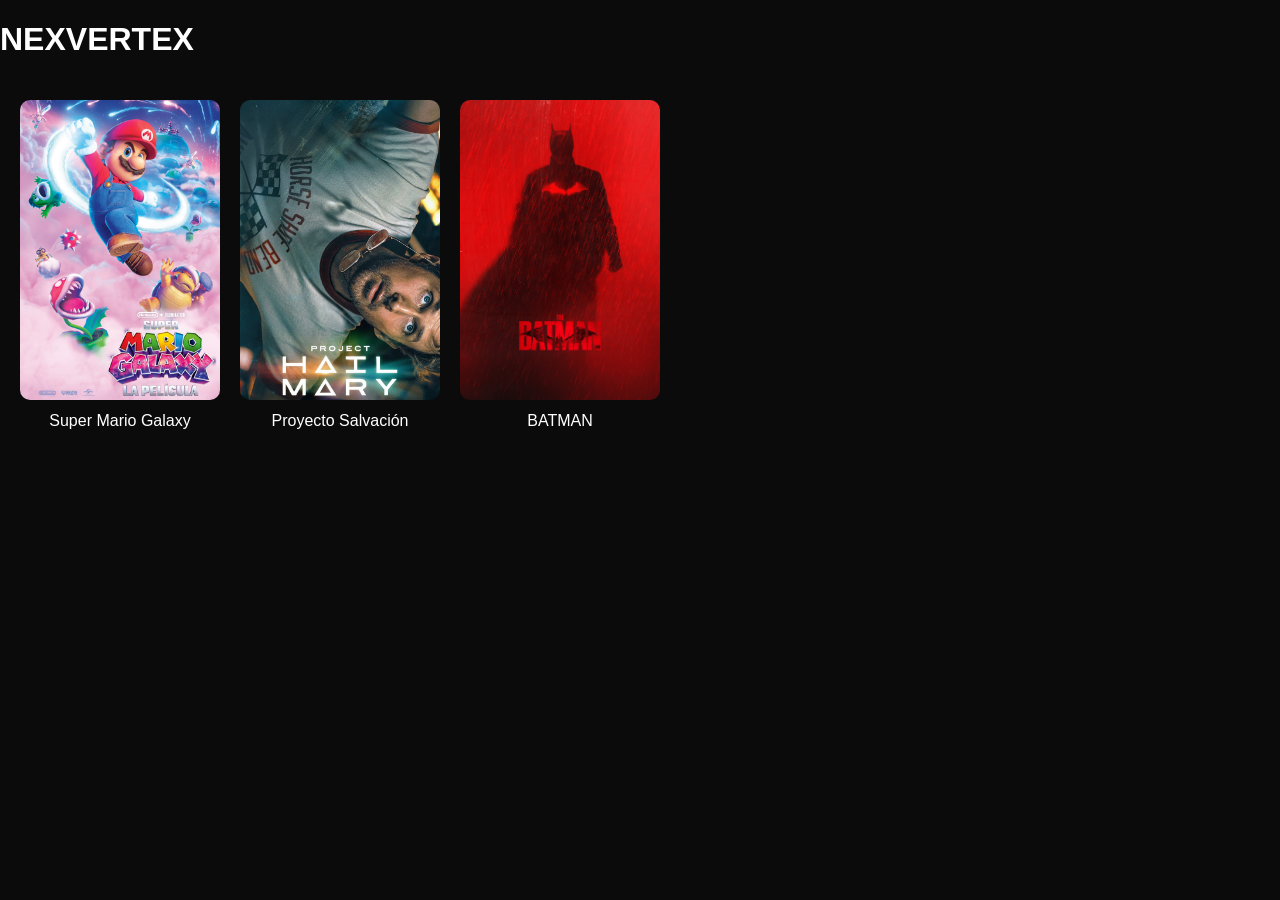
==== index.html @ 5a725aa3 "Add files via upload" ====
<!DOCTYPE html>
<html lang="es">
<head>
  <meta charset="UTF-8">
  <title>NexVertex</title>
  <link rel="stylesheet" href="styles.css">
</head>
<body>

<header>
  <h1 class="logo">NEXVERTEX</h1>
</header>

<section class="movies">

  <div class="movie" onclick="goToDetail('supermario.png','Super Mario Galaxy')" tabindex="0">
    <img src="supermario.png" alt="Super Mario Galaxy">
    <p>Super Mario Galaxy</p>
  </div>

<div class="movie" onclick="goToDetail('proyecto.jpg','Proyecto Salvación')">
  <img src="proyecto.jpg" alt="SPIDERMAN">
  <p>Proyecto Salvación</p>
</div>

  <div class="movie" onclick="goToDetail('batman.jpg','BATMAN')" tabindex="0">
    <img src="batman.jpg" alt="BATMAN">
    <p>BATMAN</p>
  </div>

</section>

<script>
function goToDetail(img, title) {
  localStorage.setItem("movieImg", img);
  localStorage.setItem("movieTitle", title);
  window.location.href = "detalle.html";
}
</script>

</body>
</html>
---- styles.css ----
body {
  margin: 0;
  font-family: 'Poppins', sans-serif;
  background: #0b0b0b;
  color: white;
  overflow-x: hidden;
}

/* HERO */
.hero {
  position: relative;
  width: 100%;
  height: 100vh;
  overflow: hidden;
}

/* VIDEO */
.bg-video {
  position: absolute;
  top: 50%;
  left: 50%;
  width: 120vw;
  height: 120vh;
  transform: translate(-50%, -50%);
  pointer-events: none;
  border: none;
  filter: brightness(0.4);
}

/* OVERLAY */
.overlay {
  position: absolute;
  top: 30%;
  left: 60px;
  z-index: 2;
  max-width: 500px;
}

.overlay h1 {
  font-size: 70px;
  margin-bottom: 15px;
}

/* INFO */
.info {
  display: flex;
  gap: 15px;
  margin-bottom: 10px;
  color: #ccc;
  font-size: 14px;
}

/* SINOPSIS */
.sinopsis {
  font-size: 15px;
  color: #ddd;
  margin-bottom: 20px;
  line-height: 1.5;
}

/* BOTONES */
.buttons {
  display: flex;
  gap: 10px;
}

/* PLAY */
.play {
  background: white;
  color: black;
  font-weight: bold;
  padding: 10px 25px;
  border-radius: 25px;
  border: none;
  cursor: pointer;
  transition: 0.3s;
}

.play i {
  margin-right: 8px;
}

.play:hover {
  background: #FF2E63;
  color: white;
}

/* ICONOS */
.icon {
  width: 45px;
  height: 45px;
  border-radius: 50%;
  background: rgba(255,255,255,0.1);
  color: white;
  border: 1px solid #555;
  font-size: 16px;
  cursor: pointer;
  transition: 0.3s;
}

.icon:hover {
  background: white;
  color: black;
}

/* ACTORES */
.actors {
  padding: 30px;
}

.actor-list {
  display: flex;
  gap: 10px;
}

.actor {
  background: #1a1a1a;
  padding: 15px;
  border-radius: 10px;
}

.player {
  position: absolute;
  top: 0;
  left: 0;
  width: 100%;
  height: 100%;
  display: none;
  z-index: 5;
}

.movies {
  display: flex;
  gap: 20px;
  padding: 20px;
}

.movie {
  width: 200px;
  cursor: pointer;
  transition: transform 0.3s;
}

.movie img {
  width: 100%;
  height: 300px;
  object-fit: cover;
  border-radius: 10px;
}

.movie p {
  text-align: center;
  margin-top: 8px;
}

.movie:hover {
  transform: scale(1.1);
}

/* BOTÓN SONIDO */
.icon i.fa-volume-high {
  font-size: 16px;
}

/* HOVER MÁS PRO */
.icon:hover {
  background: #FF2E63;
  color: white;
  border-color: #FF2E63;
}
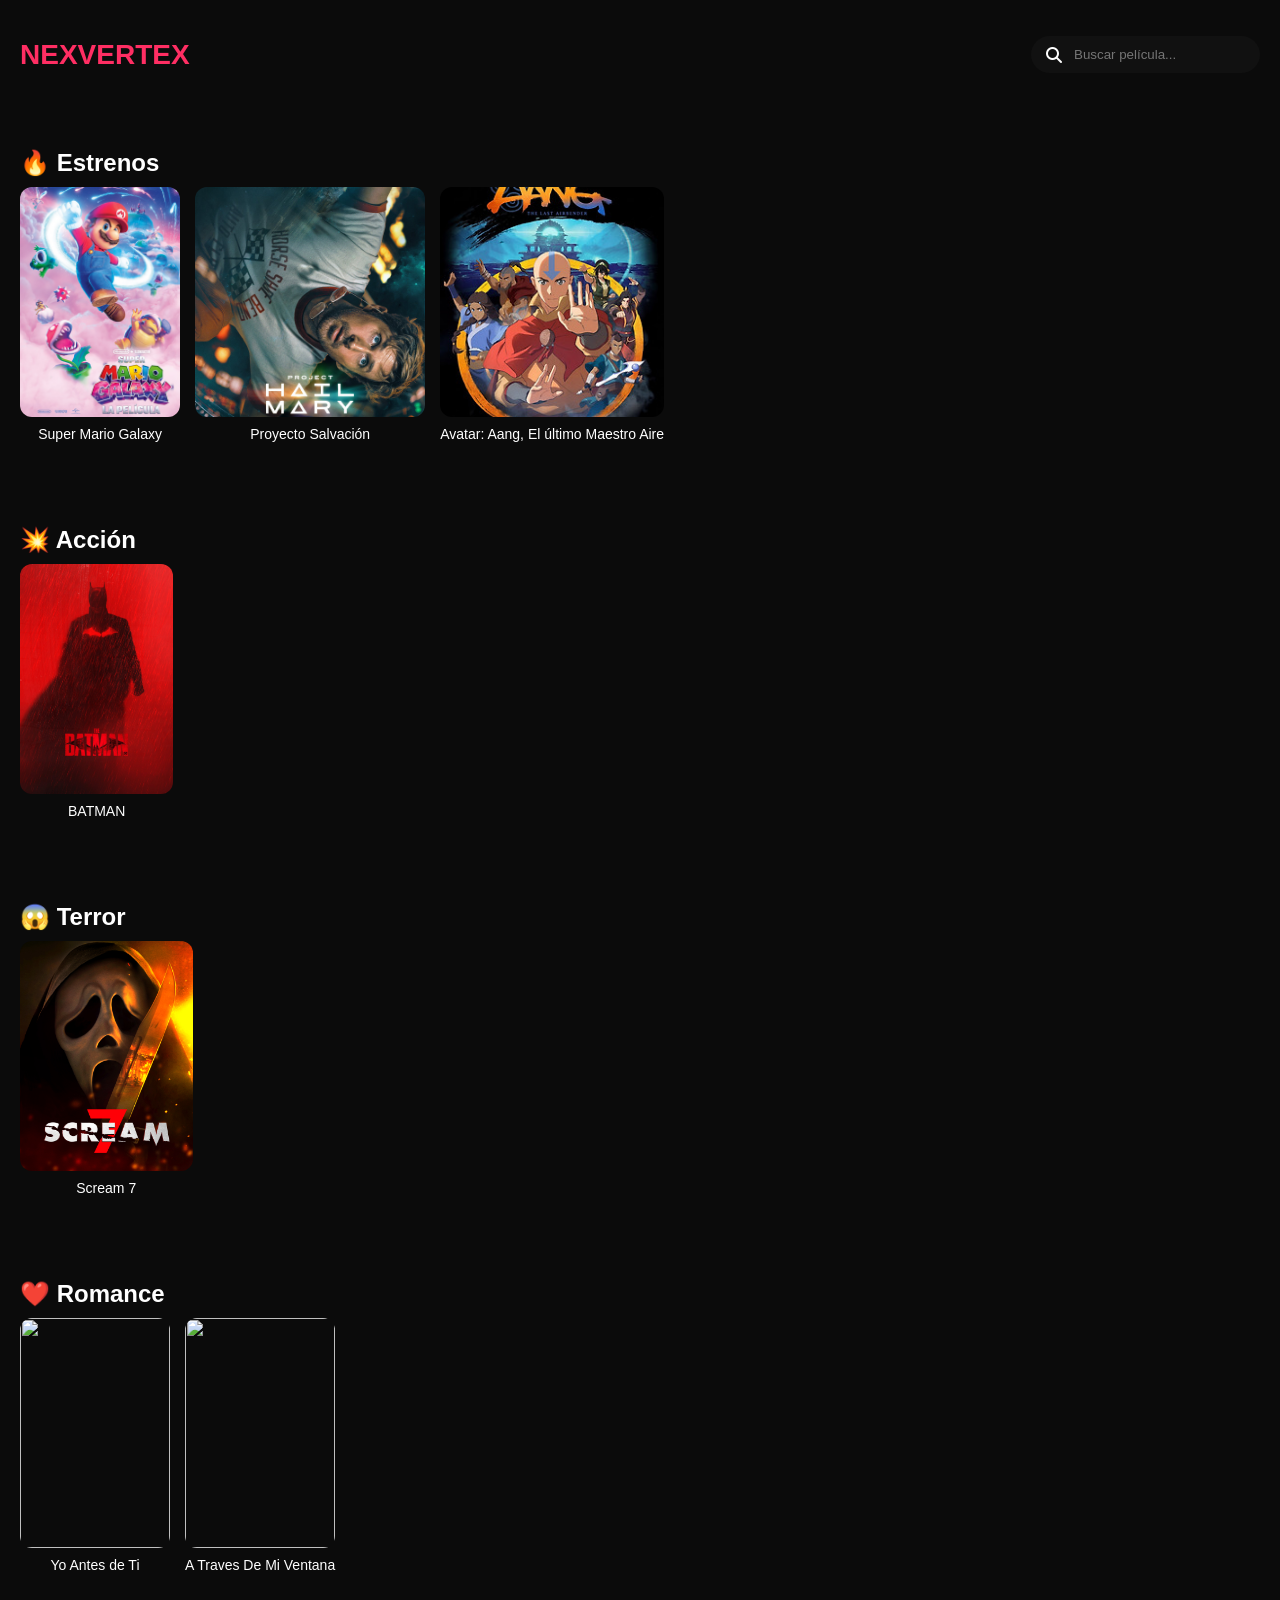
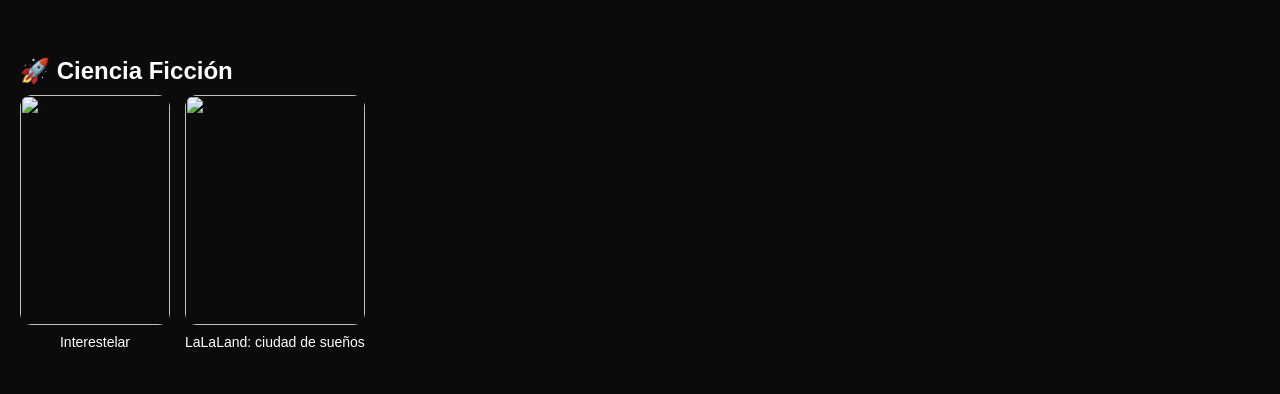
==== commit 4e60c982: "Add files via upload" ====
--- a/index.html
+++ b/index.html
@@ -4,30 +4,99 @@
   <meta charset="UTF-8">
   <title>NexVertex</title>
   <link rel="stylesheet" href="styles.css">
+  <link rel="stylesheet" href="https://cdnjs.cloudflare.com/ajax/libs/font-awesome/6.5.0/css/all.min.css">
 </head>
 <body>
 
-<header>
+<header class="navbar">
   <h1 class="logo">NEXVERTEX</h1>
+
+  <div class="search-box">
+    <i class="fa fa-search"></i>
+    <input type="text" id="search" placeholder="Buscar película...">
+  </div>
 </header>
 
-<section class="movies">
+<section class="category">
+  <h2>🔥 Estrenos</h2>
+  <div class="movies">
 
-  <div class="movie" onclick="goToDetail('supermario.png','Super Mario Galaxy')" tabindex="0">
-    <img src="supermario.png" alt="Super Mario Galaxy">
-    <p>Super Mario Galaxy</p>
-  </div>
+    <div class="movie" onclick="goToDetail('supermario.png','Super Mario Galaxy')">
+      <img src="supermario.png">
+      <p>Super Mario Galaxy</p>
+    </div>
 
-<div class="movie" onclick="goToDetail('proyecto.jpg','Proyecto Salvación')">
-  <img src="proyecto.jpg" alt="SPIDERMAN">
-  <p>Proyecto Salvación</p>
+    <div class="movie" onclick="goToDetail('proyecto.jpg','Proyecto Salvación')">
+      <img src="proyecto.jpg">
+      <p>Proyecto Salvación</p>
+    </div>
+
+    <div class="movie" onclick="goToDetail('avatar.jpg','Avatar: Aang, El último Maestro Aire')">
+  <img src="avatar.jpg">
+  <p>Avatar: Aang, El último Maestro Aire</p>
 </div>
 
-  <div class="movie" onclick="goToDetail('batman.jpg','BATMAN')" tabindex="0">
-    <img src="batman.jpg" alt="BATMAN">
-    <p>BATMAN</p>
+
   </div>
+</section>
 
+<section class="category">
+  <h2>💥 Acción</h2>
+  <div class="movies">
+
+    <div class="movie" onclick="goToDetail('batman.jpg','BATMAN')">
+      <img src="batman.jpg">
+      <p>BATMAN</p>
+    </div>
+
+  </div>
+</section>
+
+<section class="category">
+  <h2>😱 Terror</h2>
+  <div class="movies">
+
+    <div class="movie" onclick="goToDetail('scream7.jpg','Scream 7')">
+      <img src="scream7.jpg">
+      <p>Scream 7</p>
+    </div>
+
+  </div>
+</section>
+
+
+<section class="category">
+  <h2>❤️ Romance</h2>
+  <div class="movies">
+
+    <div class="movie" onclick="goToDetail('antesdeti.jpg','Yo Antes de Ti')">
+      <img src="antesdeti.jpg">
+      <p>Yo Antes de Ti</p>
+    </div>
+
+    <div class="movie" onclick="goToDetail('ventana.jpg','A Traves De Mi Ventana')">
+      <img src="ventana.jpg">
+      <p>A Traves De Mi Ventana</p>
+    </div>
+
+  </div>
+</section>
+
+<section class="category">
+  <h2>🚀 Ciencia Ficción</h2>
+  <div class="movies">
+
+    <div class="movie" onclick="goToDetail('inter.jpg','interestelar')">
+      <img src="inter.jpg">
+      <p>Interestelar</p>
+    </div>
+
+    <div class="movie" onclick="goToDetail('lalaland.jpg','LaLaLand:ciudad de sueños')">
+      <img src="lalaland.jpg">
+      <p>LaLaLand: ciudad de sueños</p>
+    </div>
+
+  </div>
 </section>
 
 <script>
@@ -36,6 +105,18 @@
   localStorage.setItem("movieTitle", title);
   window.location.href = "detalle.html";
 }
+
+const search = document.getElementById("search");
+
+search.addEventListener("keyup", function() {
+  let filter = search.value.toLowerCase();
+  let movies = document.querySelectorAll(".movie");
+
+  movies.forEach(movie => {
+    let text = movie.innerText.toLowerCase();
+    movie.style.display = text.includes(filter) ? "block" : "none";
+  });
+});
 </script>
 
 </body>
--- a/styles.css
+++ b/styles.css
@@ -1,9 +1,40 @@
+/* GENERAL */
 body {
   margin: 0;
   font-family: 'Poppins', sans-serif;
   background: #0b0b0b;
   color: white;
   overflow-x: hidden;
+}
+
+/* NAVBAR */
+.navbar {
+  display: flex;
+  justify-content: space-between;
+  align-items: center;
+  padding: 20px;
+}
+
+.logo {
+  color: #ff2e63;
+  font-size: 28px;
+}
+
+/* BUSCADOR */
+.search-box {
+  background: #111;
+  padding: 10px 15px;
+  border-radius: 25px;
+  display: flex;
+  align-items: center;
+}
+
+.search-box input {
+  background: transparent;
+  border: none;
+  outline: none;
+  color: white;
+  margin-left: 10px;
 }
 
 /* HERO */
@@ -99,12 +130,14 @@
 }
 
 .icon:hover {
-  background: white;
-  color: black;
+  background: #FF2E63;
+  color: white;
+  border-color: #FF2E63;
 }
 
 /* ACTORES */
 .actors {
+  margin-top: 0;
   padding: 30px;
 }
 
@@ -119,6 +152,7 @@
   border-radius: 10px;
 }
 
+/* PLAYER */
 .player {
   position: absolute;
   top: 0;
@@ -129,42 +163,114 @@
   z-index: 5;
 }
 
+/* CATEGORÍAS */
+.category {
+  padding: 20px;
+}
+
+.category h2 {
+  margin-bottom: 10px;
+}
+
+/* MOVIES */
 .movies {
   display: flex;
-  gap: 20px;
-  padding: 20px;
-}
-
+  gap: 15px;
+  overflow-x: auto;
+  padding-bottom: 10px;
+}
+
+/* TARJETA */
 .movie {
-  width: 200px;
-  cursor: pointer;
-  transition: transform 0.3s;
+  min-width: 150px;
+  cursor: pointer;
+  transition: 0.3s;
 }
 
 .movie img {
   width: 100%;
-  height: 300px;
+  height: 230px;
   object-fit: cover;
-  border-radius: 10px;
-}
-
+  border-radius: 12px;
+}
+
+/* TEXTO */
 .movie p {
   text-align: center;
-  margin-top: 8px;
-}
-
+  margin-top: 5px;
+  font-size: 14px;
+}
+
+/* HOVER */
 .movie:hover {
   transform: scale(1.1);
 }
 
-/* BOTÓN SONIDO */
-.icon i.fa-volume-high {
-  font-size: 16px;
-}
-
-/* HOVER MÁS PRO */
-.icon:hover {
-  background: #FF2E63;
-  color: white;
-  border-color: #FF2E63;
+/* SCROLL */
+.movies::-webkit-scrollbar {
+  height: 6px;
+}
+
+.movies::-webkit-scrollbar-thumb {
+  background: #ff2e63;
+  border-radius: 10px;
+}
+
+/* MODAL SERVIDORES */
+.modal {
+  position: fixed;
+  top: 0;
+  left: 0;
+  width: 100%;
+  height: 100%;
+  background: black;
+  display: none;
+  justify-content: center;
+  align-items: center;
+  z-index: 999;
+}
+
+.modal-box {
+  width: 400px;
+  max-width: 90%;
+}
+
+.modal-header {
+  display: flex;
+  justify-content: space-between;
+  margin-bottom: 20px;
+}
+
+.modal-header h2 {
+  font-size: 14px;
+  letter-spacing: 2px;
+  color: #aaa;
+}
+
+.modal-header span {
+  cursor: pointer;
+}
+
+.server-item {
+  background: #111;
+  padding: 15px;
+  border-radius: 10px;
+  margin-bottom: 10px;
+  display: flex;
+  justify-content: space-between;
+  align-items: center;
+  transition: 0.3s;
+}
+
+.server-item:hover {
+  background: #1f1f1f;
+}
+
+.server-item p {
+  margin: 0;
+}
+
+.server-item span {
+  font-size: 12px;
+  color: #888;
 }
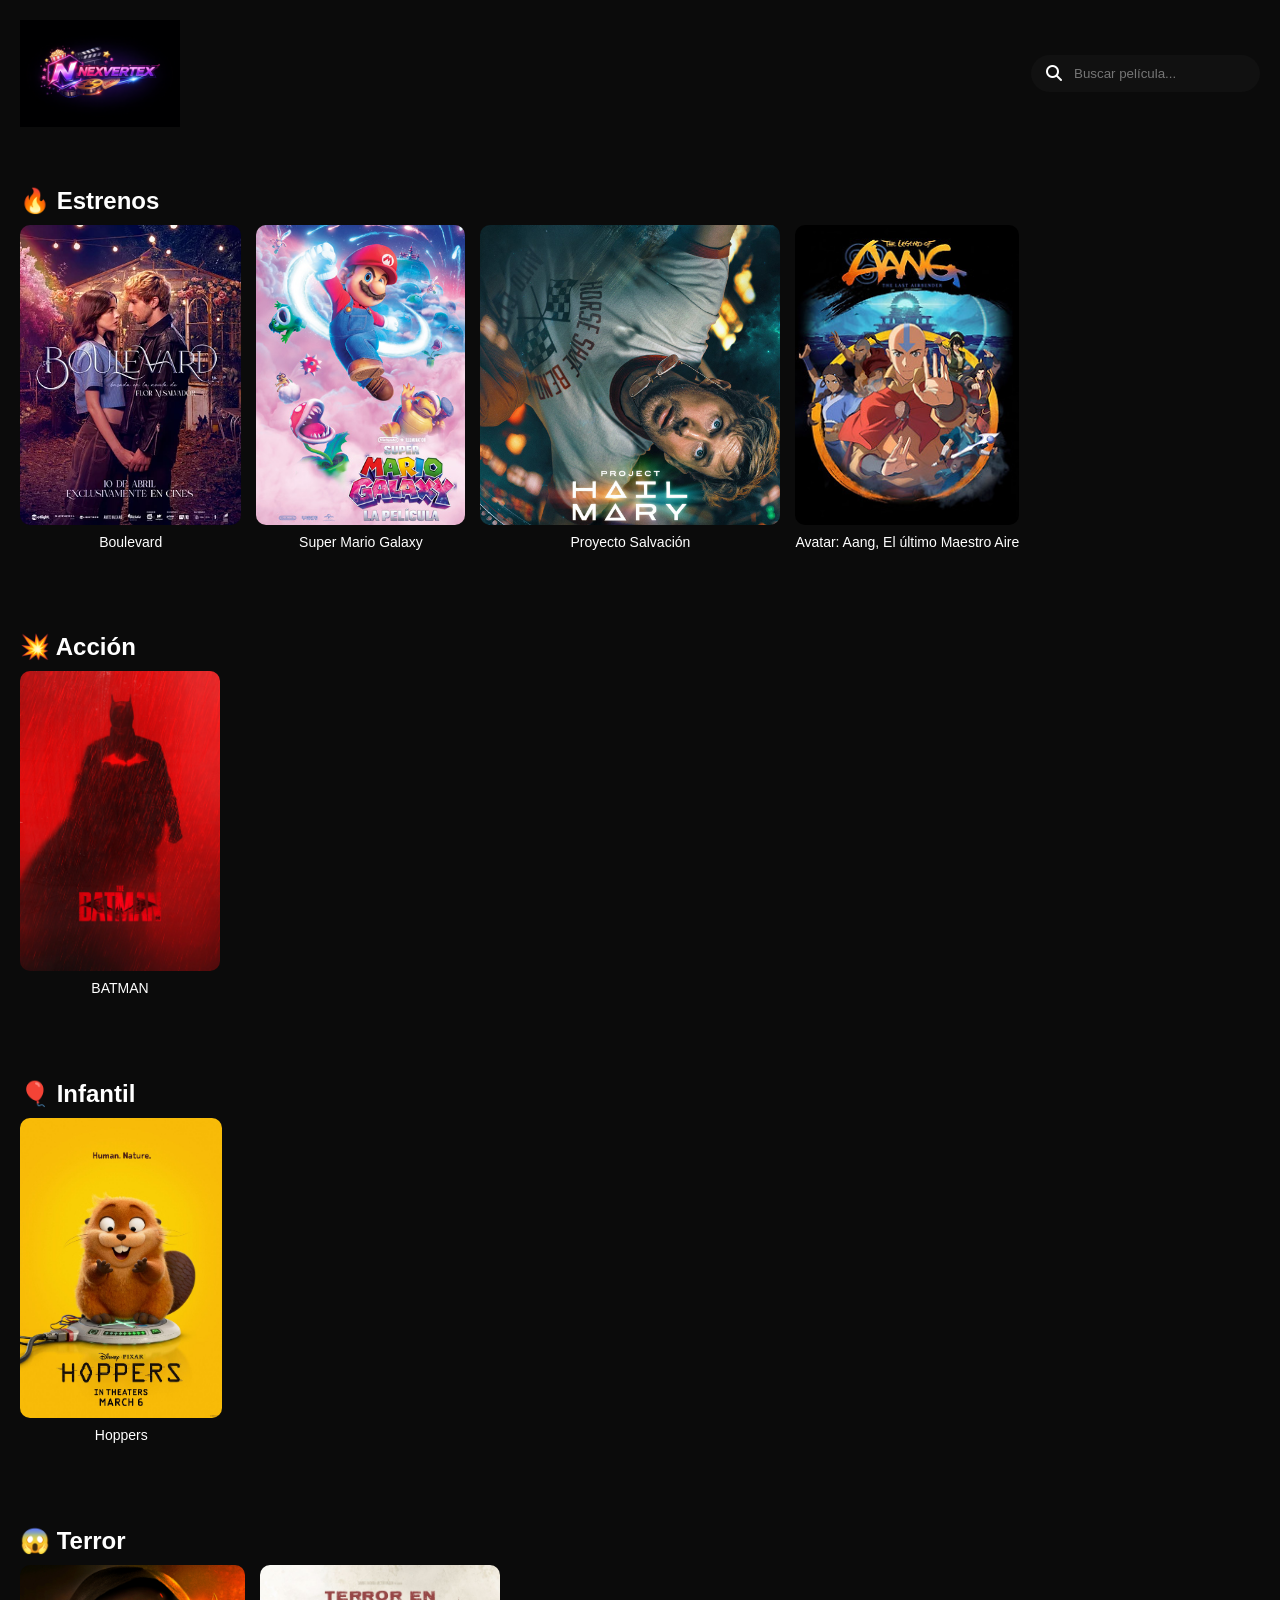
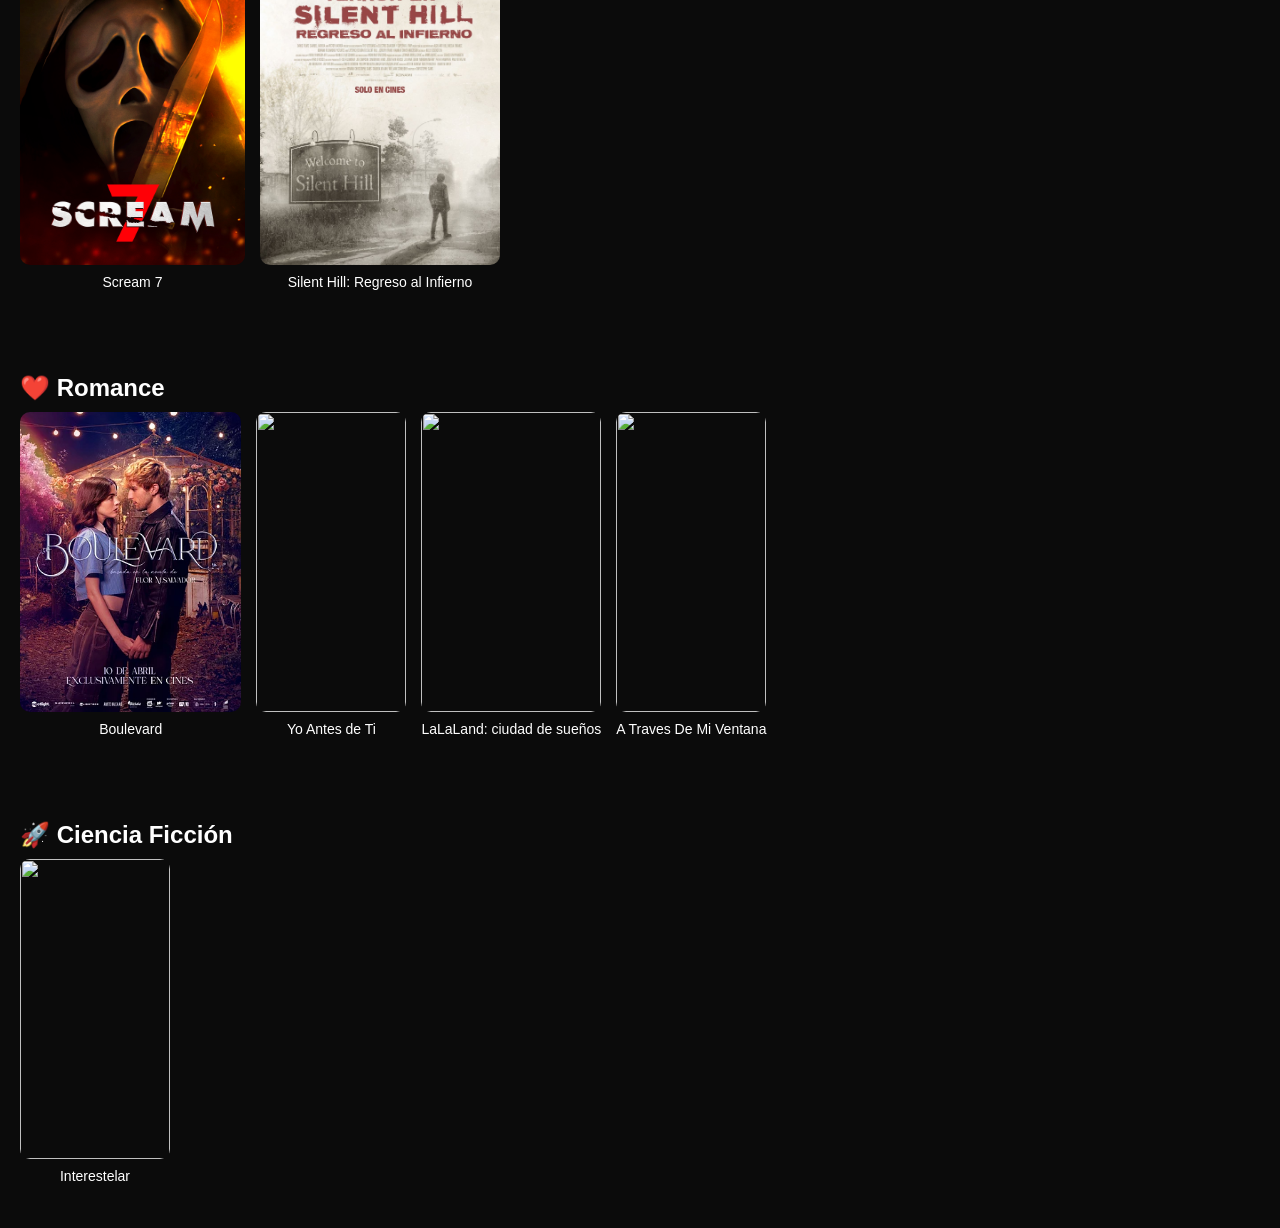
==== commit 7352b666: "Add files via upload" ====
--- a/index.html
+++ b/index.html
@@ -9,7 +9,7 @@
 <body>
 
 <header class="navbar">
-  <h1 class="logo">NEXVERTEX</h1>
+  <img src="logo-png.png" class="logo-img">
 
   <div class="search-box">
     <i class="fa fa-search"></i>
@@ -20,6 +20,11 @@
 <section class="category">
   <h2>🔥 Estrenos</h2>
   <div class="movies">
+
+<div class="movie" onclick="goToDetail('boulevard.png','Boulevard')">
+  <img src="boulevard.png">
+  <p>Boulevard</p>
+</div>
 
     <div class="movie" onclick="goToDetail('supermario.png','Super Mario Galaxy')">
       <img src="supermario.png">
@@ -53,6 +58,18 @@
 </section>
 
 <section class="category">
+  <h2>🎈 Infantil</h2>
+  <div class="movies">
+
+    <div class="movie" onclick="goToDetail('hoppers.jpg','Hoppers')">
+      <img src="hoppers.jpg">
+      <p>Hoppers</p>
+    </div>
+
+  </div>
+</section>
+
+<section class="category">
   <h2>😱 Terror</h2>
   <div class="movies">
 
@@ -60,6 +77,12 @@
       <img src="scream7.jpg">
       <p>Scream 7</p>
     </div>
+
+<div class="movie" onclick="goToDetail('Silent.jpg','Silent Hill: Regreso al Infierno')">
+  <img src="silent.jpg">
+  <p>Silent Hill: Regreso al Infierno</p>
+</div>
+
 
   </div>
 </section>
@@ -69,10 +92,22 @@
   <h2>❤️ Romance</h2>
   <div class="movies">
 
+<div class="movie" onclick="goToDetail('boulevard.png','Boulevard')">
+  <img src="boulevard.png">
+  <p>Boulevard</p>
+</div>
+
+
     <div class="movie" onclick="goToDetail('antesdeti.jpg','Yo Antes de Ti')">
       <img src="antesdeti.jpg">
       <p>Yo Antes de Ti</p>
     </div>
+
+<div class="movie" onclick="goToDetail('lalaland.jpg','LaLaLand:ciudad de sueños')">
+      <img src="lalaland.jpg">
+      <p>LaLaLand: ciudad de sueños</p>
+    </div>
+
 
     <div class="movie" onclick="goToDetail('ventana.jpg','A Traves De Mi Ventana')">
       <img src="ventana.jpg">
@@ -89,11 +124,6 @@
     <div class="movie" onclick="goToDetail('inter.jpg','interestelar')">
       <img src="inter.jpg">
       <p>Interestelar</p>
-    </div>
-
-    <div class="movie" onclick="goToDetail('lalaland.jpg','LaLaLand:ciudad de sueños')">
-      <img src="lalaland.jpg">
-      <p>LaLaLand: ciudad de sueños</p>
     </div>
 
   </div>
--- a/styles.css
+++ b/styles.css
@@ -189,9 +189,9 @@
 
 .movie img {
   width: 100%;
-  height: 230px;
+  height: 300px;
   object-fit: cover;
-  border-radius: 12px;
+  border-radius: 10px;
 }
 
 /* TEXTO */
@@ -273,4 +273,57 @@
 .server-item span {
   font-size: 12px;
   color: #888;
+}
+
+header {
+  display: flex;
+  align-items: center;
+  padding: 10px 40px;
+}
+
+.logo-img {
+  width: 160px;
+  transition: 0.3s;
+}
+
+.logo-img:hover {
+  transform: scale(1.1);
+}
+
+.actor-grid {
+  display: grid;
+  grid-template-columns: repeat(2, 1fr);
+  gap: 15px;
+}
+
+.actor-card {
+  display: flex;
+  align-items: center;
+  gap: 12px;
+  background: #111;
+  padding: 10px;
+  border-radius: 12px;
+  transition: 0.3s;
+}
+
+.actor-card:hover {
+  background: #1f1f1f;
+  transform: scale(1.03);
+}
+
+.actor-card img {
+  width: 50px;
+  height: 50px;
+  border-radius: 50%;
+  object-fit: cover;
+}
+
+.name {
+  margin: 0;
+  font-weight: bold;
+}
+
+.actor-card span {
+  font-size: 12px;
+  color: #aaa;
 }
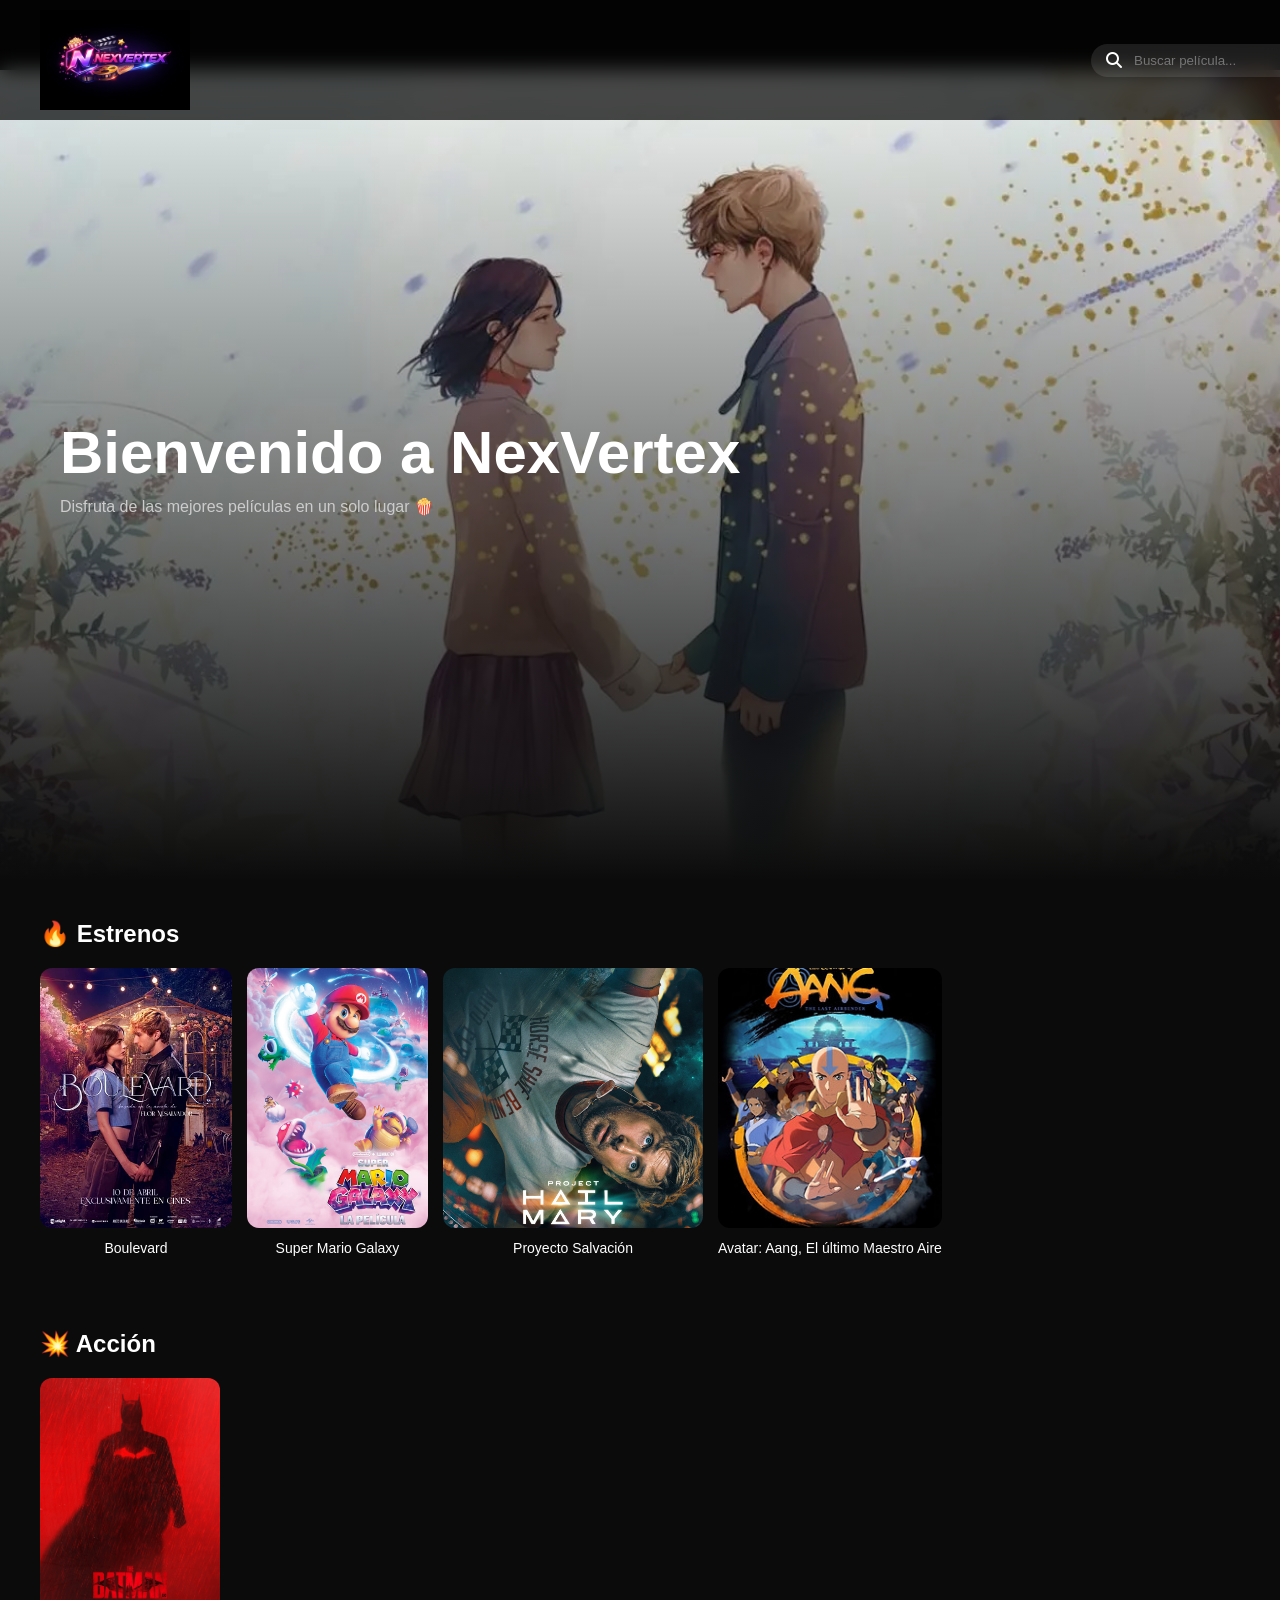
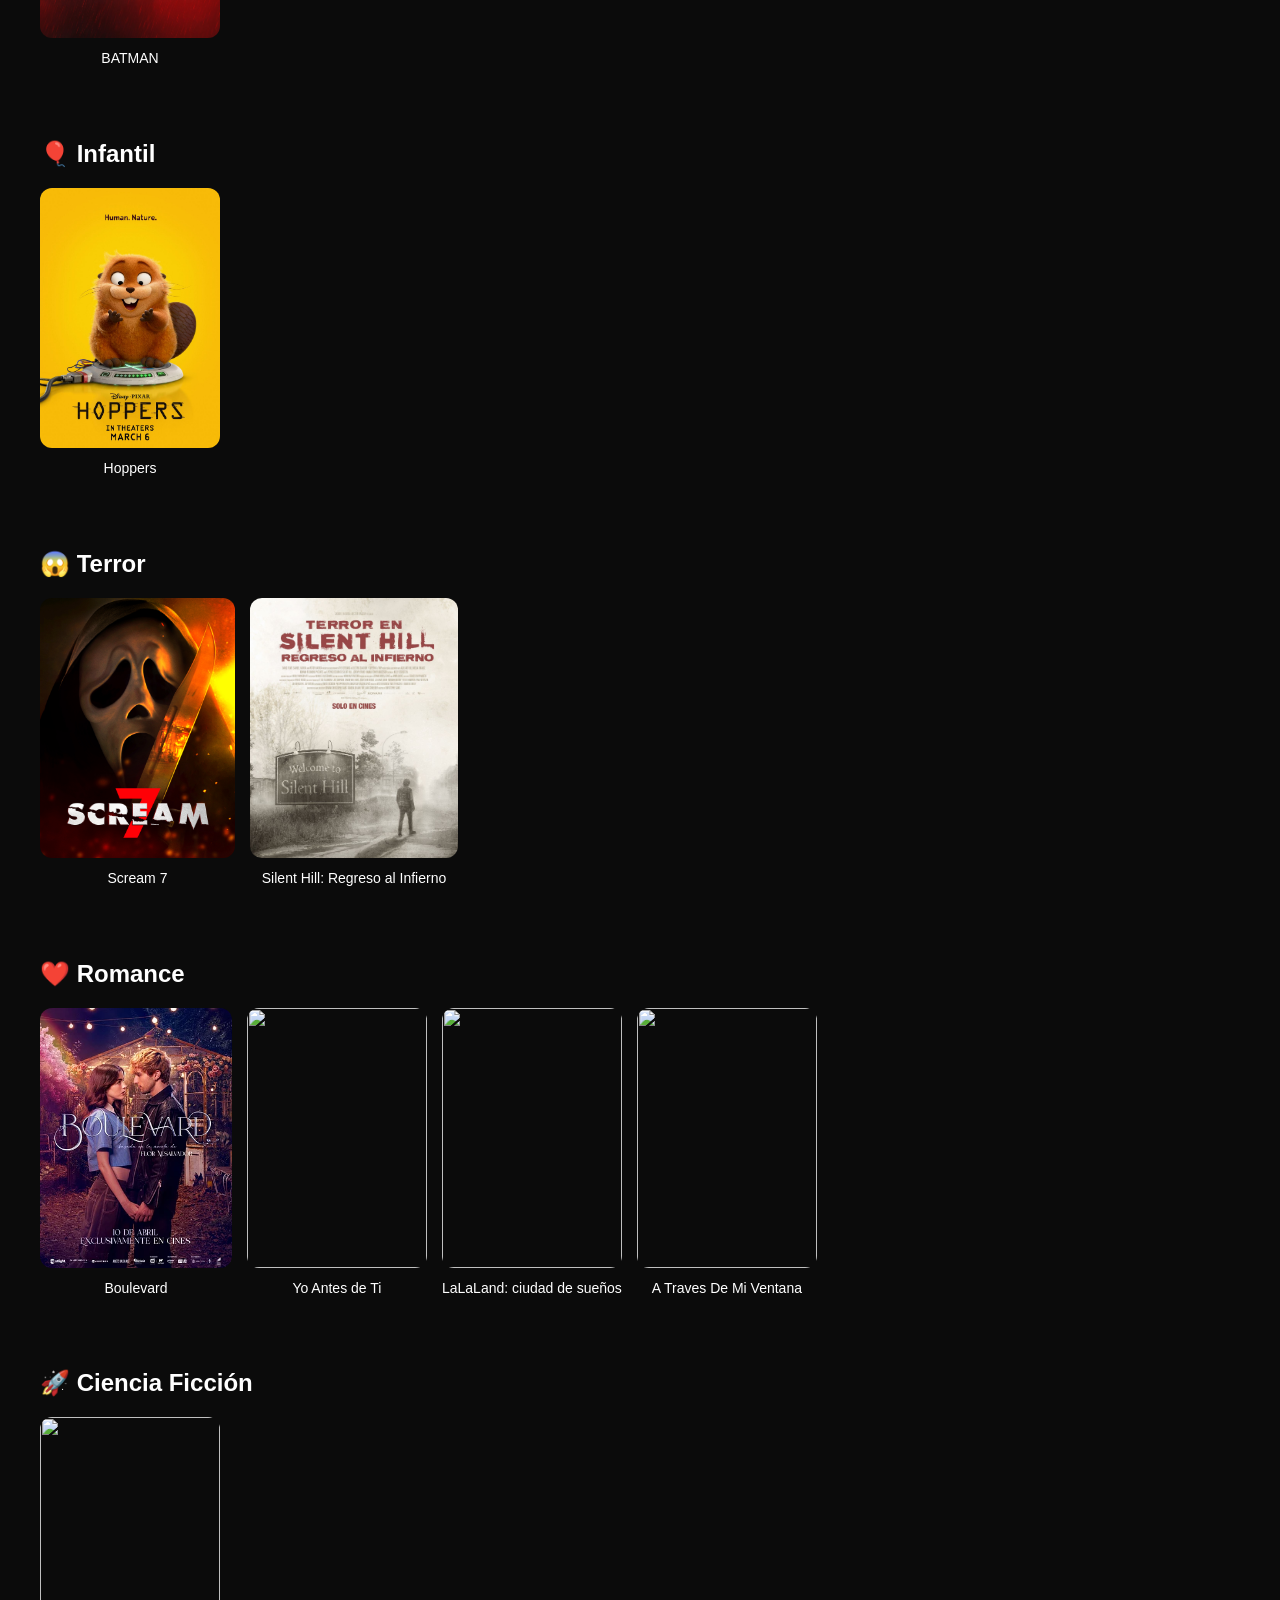
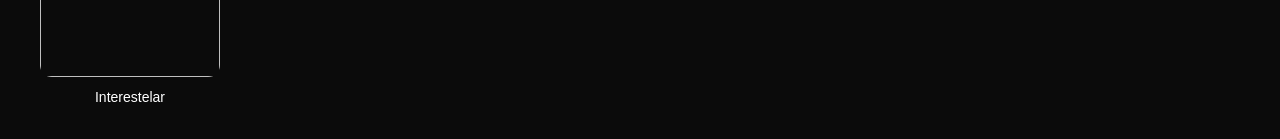
==== commit 224563a4: "Add files via upload" ====
--- a/index.html
+++ b/index.html
@@ -17,14 +17,22 @@
   </div>
 </header>
 
+<!-- HERO -->
+<section class="hero-home">
+  <div class="hero-overlay">
+    <h1>Bienvenido a NexVertex</h1>
+    <p>Disfruta de las mejores películas en un solo lugar 🍿</p>
+  </div>
+</section>
+
 <section class="category">
   <h2>🔥 Estrenos</h2>
-  <div class="movies">
+  <div class="movies-row">
 
-<div class="movie" onclick="goToDetail('boulevard.png','Boulevard')">
-  <img src="boulevard.png">
-  <p>Boulevard</p>
-</div>
+    <div class="movie" onclick="goToDetail('boulevard.png','Boulevard')">
+      <img src="boulevard.png">
+      <p>Boulevard</p>
+    </div>
 
     <div class="movie" onclick="goToDetail('supermario.png','Super Mario Galaxy')">
       <img src="supermario.png">
@@ -37,17 +45,16 @@
     </div>
 
     <div class="movie" onclick="goToDetail('avatar.jpg','Avatar: Aang, El último Maestro Aire')">
-  <img src="avatar.jpg">
-  <p>Avatar: Aang, El último Maestro Aire</p>
-</div>
-
+      <img src="avatar.jpg">
+      <p>Avatar: Aang, El último Maestro Aire</p>
+    </div>
 
   </div>
 </section>
 
 <section class="category">
   <h2>💥 Acción</h2>
-  <div class="movies">
+  <div class="movies-row">
 
     <div class="movie" onclick="goToDetail('batman.jpg','BATMAN')">
       <img src="batman.jpg">
@@ -59,7 +66,7 @@
 
 <section class="category">
   <h2>🎈 Infantil</h2>
-  <div class="movies">
+  <div class="movies-row">
 
     <div class="movie" onclick="goToDetail('hoppers.jpg','Hoppers')">
       <img src="hoppers.jpg">
@@ -71,43 +78,39 @@
 
 <section class="category">
   <h2>😱 Terror</h2>
-  <div class="movies">
+  <div class="movies-row">
 
     <div class="movie" onclick="goToDetail('scream7.jpg','Scream 7')">
       <img src="scream7.jpg">
       <p>Scream 7</p>
     </div>
 
-<div class="movie" onclick="goToDetail('Silent.jpg','Silent Hill: Regreso al Infierno')">
-  <img src="silent.jpg">
-  <p>Silent Hill: Regreso al Infierno</p>
-</div>
-
+    <div class="movie" onclick="goToDetail('silent.jpg','Silent Hill: Regreso al Infierno')">
+      <img src="silent.jpg">
+      <p>Silent Hill: Regreso al Infierno</p>
+    </div>
 
   </div>
 </section>
 
-
 <section class="category">
   <h2>❤️ Romance</h2>
-  <div class="movies">
+  <div class="movies-row">
 
-<div class="movie" onclick="goToDetail('boulevard.png','Boulevard')">
-  <img src="boulevard.png">
-  <p>Boulevard</p>
-</div>
-
+    <div class="movie" onclick="goToDetail('boulevard.png','Boulevard')">
+      <img src="boulevard.png">
+      <p>Boulevard</p>
+    </div>
 
     <div class="movie" onclick="goToDetail('antesdeti.jpg','Yo Antes de Ti')">
       <img src="antesdeti.jpg">
       <p>Yo Antes de Ti</p>
     </div>
 
-<div class="movie" onclick="goToDetail('lalaland.jpg','LaLaLand:ciudad de sueños')">
+    <div class="movie" onclick="goToDetail('lalaland.jpg','LaLaLand:ciudad de sueños')">
       <img src="lalaland.jpg">
       <p>LaLaLand: ciudad de sueños</p>
     </div>
-
 
     <div class="movie" onclick="goToDetail('ventana.jpg','A Traves De Mi Ventana')">
       <img src="ventana.jpg">
@@ -119,9 +122,9 @@
 
 <section class="category">
   <h2>🚀 Ciencia Ficción</h2>
-  <div class="movies">
+  <div class="movies-row">
 
-    <div class="movie" onclick="goToDetail('inter.jpg','interestelar')">
+    <div class="movie" onclick="goToDetail('inter.jpg','Interestelar')">
       <img src="inter.jpg">
       <p>Interestelar</p>
     </div>
--- a/styles.css
+++ b/styles.css
@@ -326,4 +326,117 @@
 .actor-card span {
   font-size: 12px;
   color: #aaa;
+}
+
+
+/* NAVBAR MEJORADA */
+.navbar {
+  position: fixed;
+  top: 0;
+  width: 100%;
+  display: flex;
+  justify-content: space-between;
+  align-items: center;
+  padding: 10px 40px;
+  background: rgba(0,0,0,0.7);
+  backdrop-filter: blur(10px);
+  z-index: 10;
+}
+
+/* HERO */
+.hero-home {
+  height: 90vh;
+  background: linear-gradient(to top, #0b0b0b, transparent),
+              url('hero.jpg') center/cover no-repeat;
+  display: flex;
+  align-items: center;
+  padding-left: 60px;
+  margin-top: 70px;
+}
+
+.hero-overlay h1 {
+  font-size: 60px;
+  margin: 0;
+}
+
+.hero-overlay p {
+  color: #ccc;
+  margin-top: 10px;
+}
+
+/* CATEGORÍAS */
+.category {
+  padding: 20px 40px;
+}
+
+/* FILAS TIPO NETFLIX */
+.movies-row {
+  display: flex;
+  gap: 15px;
+  overflow-x: auto;
+  padding-top: 10px;
+  scroll-behavior: smooth;
+}
+
+.movies-row::-webkit-scrollbar {
+  display: none;
+}
+
+/* TARJETAS */
+.movie {
+  min-width: 180px;
+  cursor: pointer;
+  transition: 0.3s;
+}
+
+.movie img {
+  width: 100%;
+  height: 260px;
+  object-fit: cover;
+  border-radius: 12px;
+}
+
+.movie p {
+  text-align: center;
+  margin-top: 8px;
+  font-size: 14px;
+}
+
+/* HOVER PRO */
+.movie:hover {
+  transform: scale(1.1);
+  z-index: 5;
+}
+
+/* BUSCADOR */
+.search-box {
+  display: flex;
+  align-items: center;
+  background: rgba(255,255,255,0.1);
+  padding: 8px 15px;
+  border-radius: 20px;
+}
+
+.search-box input {
+  background: transparent;
+  border: none;
+  outline: none;
+  color: white;
+  margin-left: 10px;
+}
+
+/* LOGO */
+.logo-img {
+  width: 150px;
+}
+
+/* RESPONSIVE */
+@media(max-width:768px){
+  .hero-overlay h1 {
+    font-size: 35px;
+  }
+
+  .movie {
+    min-width: 140px;
+  }
 }
